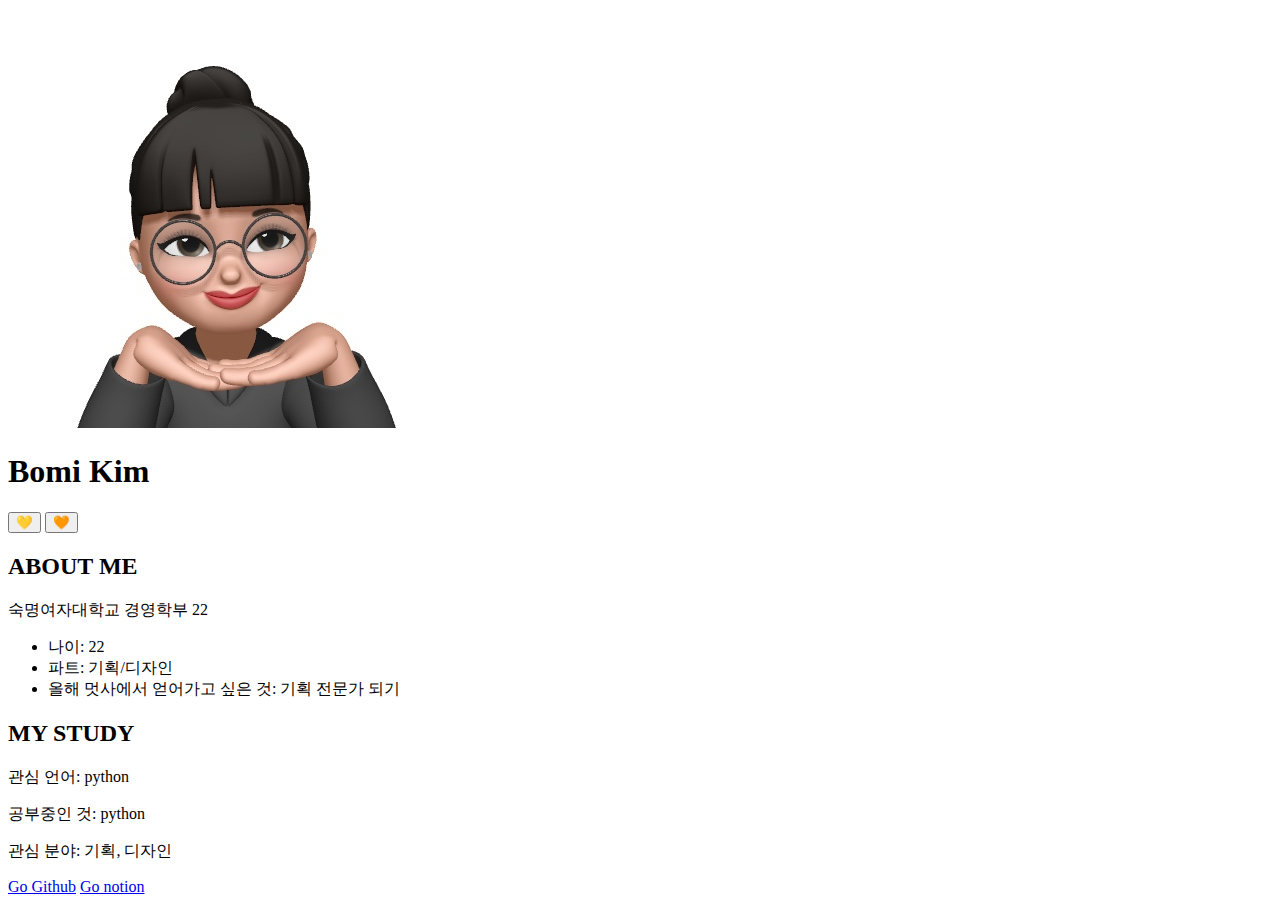
==== week02/index.html @ a5a614f1 "자기소개 추가" ====
<!DOCTYPE html>
<html lang="en">
<head>
    <meta charset="UTF-8">
    <meta name="viewport" content="width=device-width, initial-scale=1.0">
    <title>Bomi info</title>
</head>
<body>
    <div>
        <section>
            <div>
                <img src="./img.jpg">
                <h1>Bomi Kim</h1>
                <input type='button', value='💛'/>
                <input type='button', value='🧡' />
            </div>
        </section>
        <section>
            <h2>ABOUT ME</h2>
            <p>숙명여자대학교 경영학부 22</p>
            <ul>
                <li>나이: 22</li>
                <li>파트: 기획/디자인</li>
                <li>올해 멋사에서 얻어가고 싶은 것: 기획 전문가 되기</li>
            </ul>
        </section>
        <section>
            <h2>MY STUDY</h2>
            <p>관심 언어: python</p>
            <p>공부중인 것: python</p>
            <p>관심 분야: 기획, 디자인</p>
            <a href="https://github.com/Likelion-at-SMWU-12th/KimBoMi.git">Go Github</a>
            <a href="https://stitch-risk-47e.notion.site/for-_-me-eefb73dadb9d472dadc5bb308a43c58b?pvs=4">Go notion</a>
        </section>
    </div>
</body>
</html>
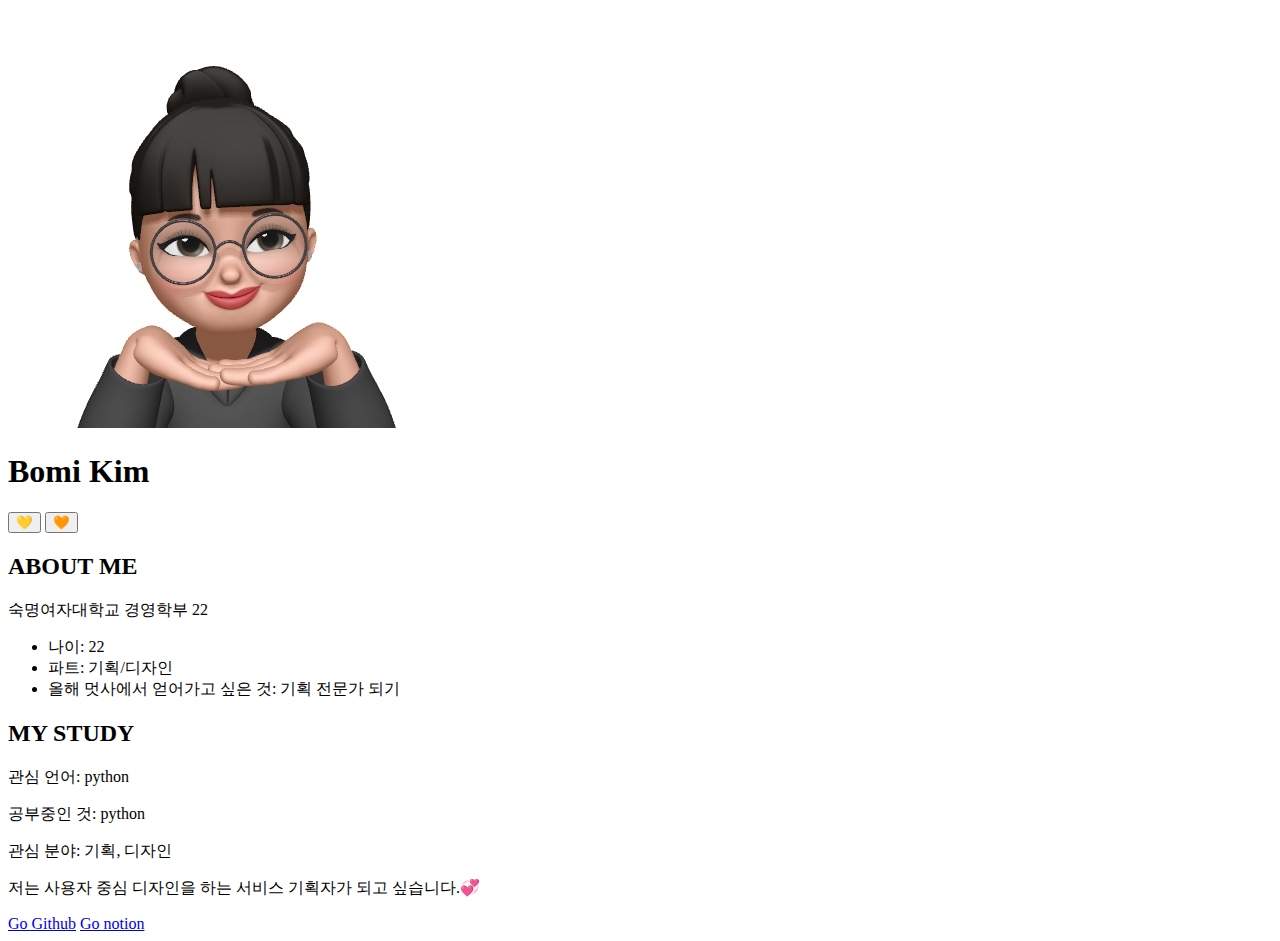
==== commit 1888e05c: "자기소개 추가" ====
--- a/week02/index.html
+++ b/week02/index.html
@@ -29,6 +29,7 @@
             <p>관심 언어: python</p>
             <p>공부중인 것: python</p>
             <p>관심 분야: 기획, 디자인</p>
+            <p>저는 사용자 중심 디자인을 하는 서비스 기획자가 되고 싶습니다.💞</p>
             <a href="https://github.com/Likelion-at-SMWU-12th/KimBoMi.git">Go Github</a>
             <a href="https://stitch-risk-47e.notion.site/for-_-me-eefb73dadb9d472dadc5bb308a43c58b?pvs=4">Go notion</a>
         </section>
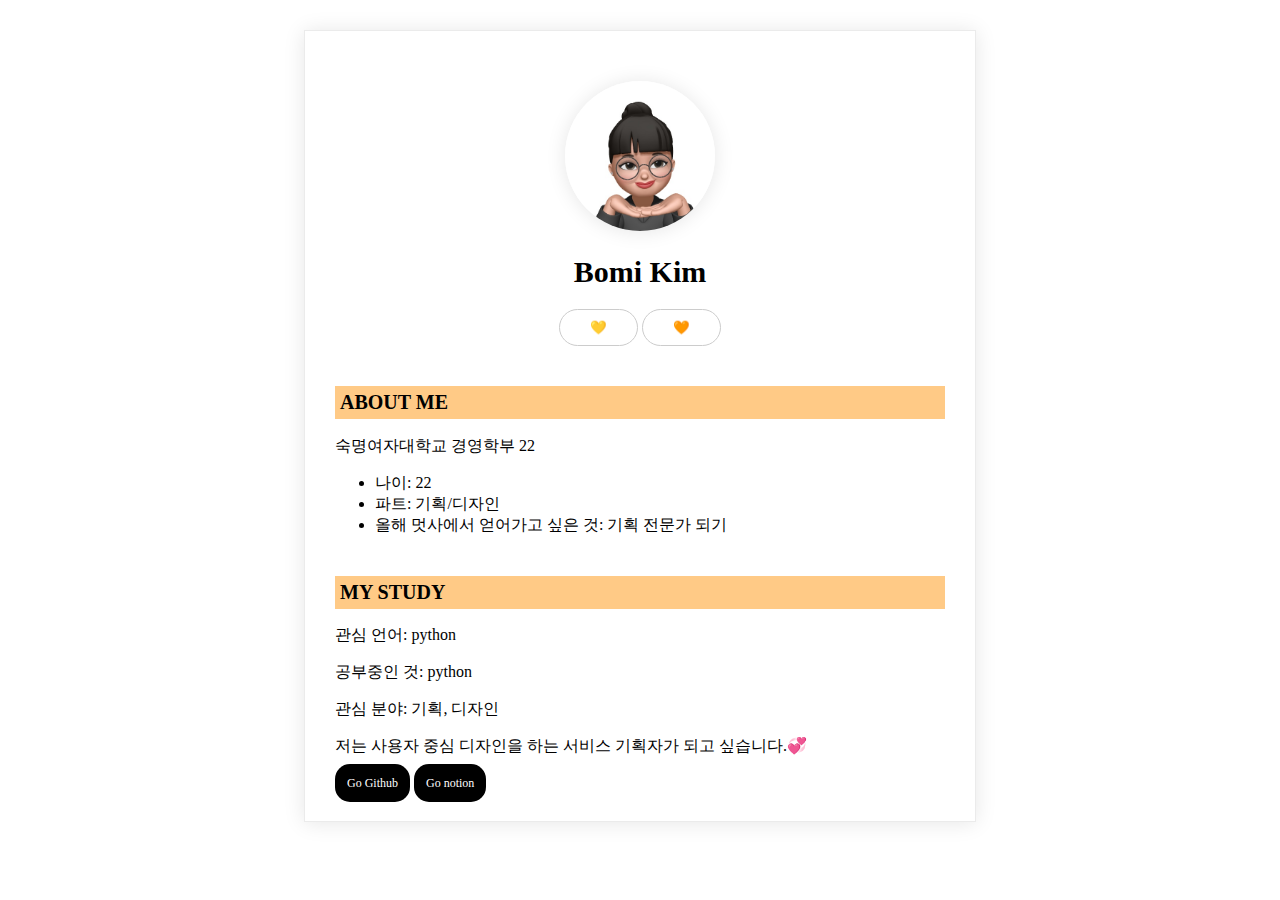
==== commit 4547a604: "css추가" ====
--- a/week02/index.html
+++ b/week02/index.html
@@ -4,11 +4,12 @@
     <meta charset="UTF-8">
     <meta name="viewport" content="width=device-width, initial-scale=1.0">
     <title>Bomi info</title>
+    <link rel="stylesheet" href="style.css"/>
 </head>
 <body>
-    <div>
+    <div id="mainbox">
         <section>
-            <div>
+            <div class="profilebox">
                 <img src="./img.jpg">
                 <h1>Bomi Kim</h1>
                 <input type='button', value='💛'/>
--- a/week02/style.css
+++ b/week02/style.css
@@ -0,0 +1,48 @@
+img{
+    box-shadow: 0 1px 20px 0 rgba(0,0,0,0.1);
+    border-radius: 50%;
+    width: 150px;
+    margin-top: 20px;
+}
+h1{
+    font-size: 30px;
+    font-weight: bold;
+}
+h2{
+    font-size: 20px;
+    margin-top: 40px;
+    background-color: rgba(255, 177, 75, 0.675);
+    padding: 5px 0px 5px 5px;
+}
+input{
+    border: 1px solid #ccc;
+    padding: 10px 30px;
+    border-radius: 20px;
+    background-color: rgba(0,0,0,0);
+    cursor: pointer;
+}
+a{
+    text-decoration-line: none;
+    color: white;
+    background-color: black;
+    padding: 12px;
+    border-radius: 15px;
+    font-weight: 500;
+    font-size: 12px;
+}
+a:hover{
+    background-color: orange;
+    color: black;
+}
+.profilebox{
+    text-align: center;
+}
+#mainbox{
+    width: 610px;
+    padding: 30px;
+    margin: 30px;
+    margin-right: auto;
+    margin-left: auto;
+    border: 1px solid #ebebeb;
+    box-shadow: 0 1px 20px 0 rgba(0,0,0,0.1);
+}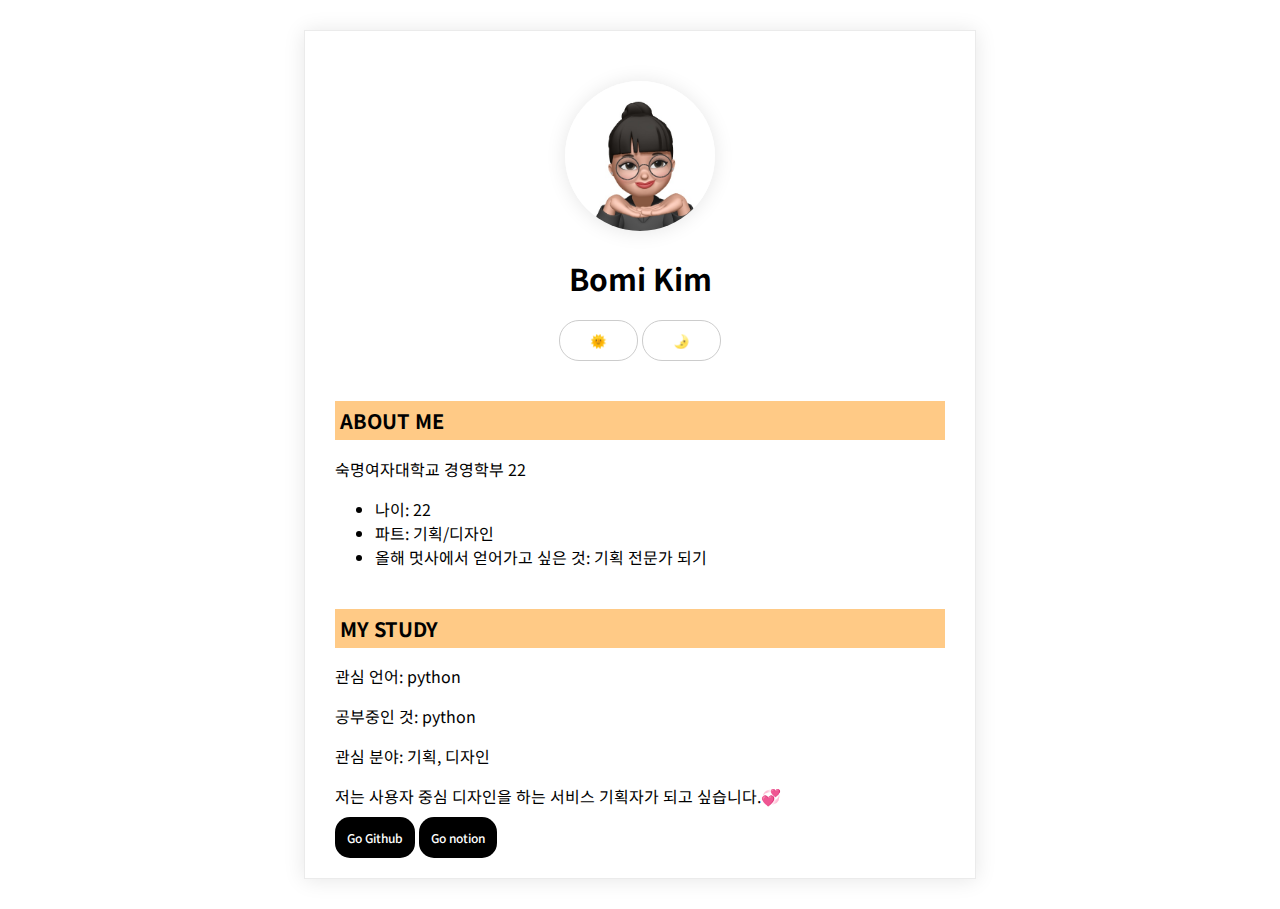
==== commit 2c22373c: "js 추가" ====
--- a/week02/index.html
+++ b/week02/index.html
@@ -12,8 +12,8 @@
             <div class="profilebox">
                 <img src="./img.jpg">
                 <h1>Bomi Kim</h1>
-                <input type='button', value='💛'/>
-                <input type='button', value='🧡' />
+                <input type='button', value='🌞' onclick="lightmode()"/>
+                <input type='button', value='🌛' onclick="darkmode()"/>
             </div>
         </section>
         <section>
@@ -35,5 +35,6 @@
             <a href="https://stitch-risk-47e.notion.site/for-_-me-eefb73dadb9d472dadc5bb308a43c58b?pvs=4">Go notion</a>
         </section>
     </div>
+    <script src="bomi.js"></script>
 </body>
 </html>--- a/week02/style.css
+++ b/week02/style.css
@@ -1,3 +1,9 @@
+@import url('https://fonts.googleapis.com/css2?family=Noto+Sans+KR:wght@100..900&display=swap');
+
+* {
+    font-family: "Noto Sans KR", sans-serif;
+}
+
 img{
     box-shadow: 0 1px 20px 0 rgba(0,0,0,0.1);
     border-radius: 50%;
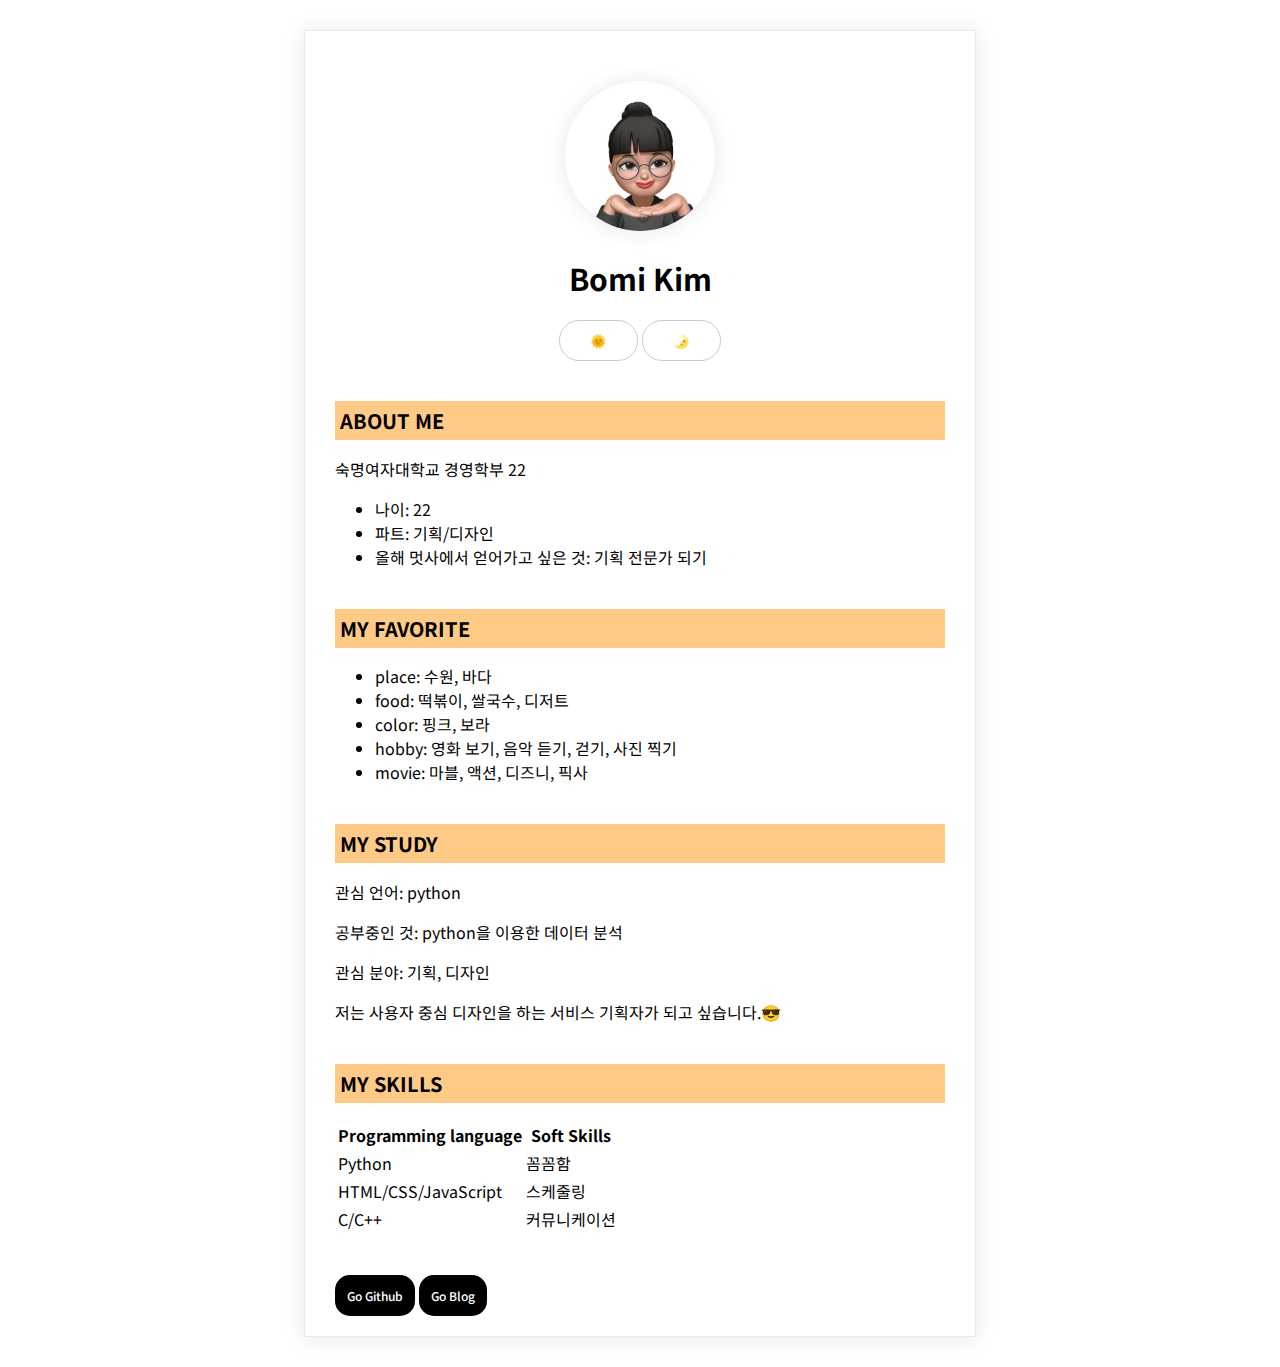
==== commit d6fca99b: "HTML 내용 추가" ====
--- a/week02/index.html
+++ b/week02/index.html
@@ -26,13 +26,47 @@
             </ul>
         </section>
         <section>
+            <h2>MY FAVORITE</h2>
+            <ul>
+                <li>place: 수원, 바다</li>
+                <li>food: 떡볶이, 쌀국수, 디저트</li>
+                <li>color: 핑크, 보라</li>
+                <li>hobby: 영화 보기, 음악 듣기, 걷기, 사진 찍기</li>
+                <li>movie: 마블, 액션, 디즈니, 픽사</li>
+            </ul>
+        </section>
+        <section>
             <h2>MY STUDY</h2>
             <p>관심 언어: python</p>
-            <p>공부중인 것: python</p>
+            <p>공부중인 것: python을 이용한 데이터 분석</p>
             <p>관심 분야: 기획, 디자인</p>
-            <p>저는 사용자 중심 디자인을 하는 서비스 기획자가 되고 싶습니다.💞</p>
+            <p>저는 사용자 중심 디자인을 하는 서비스 기획자가 되고 싶습니다.😎</p>
+        </section>
+        <section>
+            <h2>MY SKILLS</h2>
+            <table>
+                <tr>
+                    <th>Programming language</th>
+                    <th>Soft Skills</th>
+                </tr>
+                <tr>
+                    <td>Python</td>
+                    <td>꼼꼼함</td>
+                </tr>
+                <tr>
+                    <td>HTML/CSS/JavaScript</td>
+                    <td>스케줄링</td>
+                </tr>
+                <tr>
+                    <td>C/C++</td>
+                    <td>커뮤니케이션</td>
+                </tr>
+            </table>
+        </section>
+        <br/><br/>
+        <section>    
             <a href="https://github.com/Likelion-at-SMWU-12th/KimBoMi.git">Go Github</a>
-            <a href="https://stitch-risk-47e.notion.site/for-_-me-eefb73dadb9d472dadc5bb308a43c58b?pvs=4">Go notion</a>
+            <a href="https://m.blog.naver.com/april_forme">Go Blog</a>
         </section>
     </div>
     <script src="bomi.js"></script>
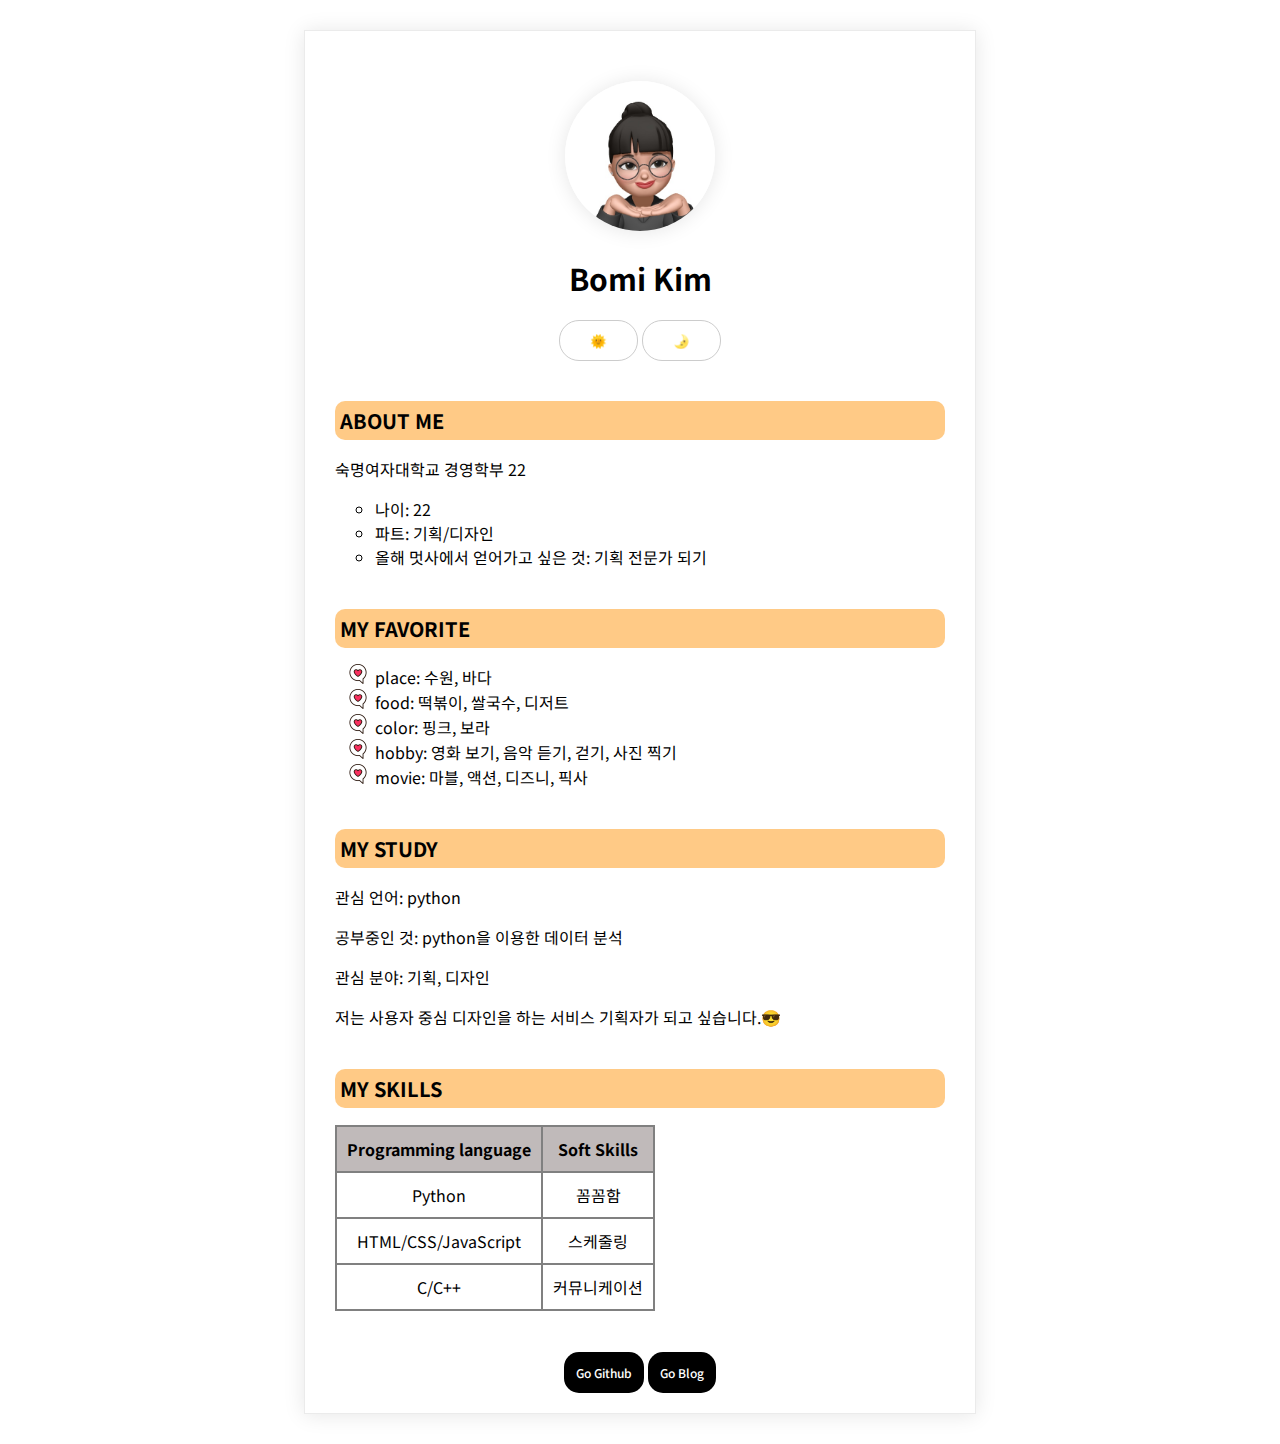
==== commit 67c42390: "css 추가" ====
--- a/week02/index.html
+++ b/week02/index.html
@@ -19,7 +19,7 @@
         <section>
             <h2>ABOUT ME</h2>
             <p>숙명여자대학교 경영학부 22</p>
-            <ul>
+            <ul class="me">
                 <li>나이: 22</li>
                 <li>파트: 기획/디자인</li>
                 <li>올해 멋사에서 얻어가고 싶은 것: 기획 전문가 되기</li>
@@ -27,7 +27,7 @@
         </section>
         <section>
             <h2>MY FAVORITE</h2>
-            <ul>
+            <ul class="favorite">
                 <li>place: 수원, 바다</li>
                 <li>food: 떡볶이, 쌀국수, 디저트</li>
                 <li>color: 핑크, 보라</li>
@@ -64,7 +64,7 @@
             </table>
         </section>
         <br/><br/>
-        <section>    
+        <section class="link">    
             <a href="https://github.com/Likelion-at-SMWU-12th/KimBoMi.git">Go Github</a>
             <a href="https://m.blog.naver.com/april_forme">Go Blog</a>
         </section>
--- a/week02/style.css
+++ b/week02/style.css
@@ -19,6 +19,7 @@
     margin-top: 40px;
     background-color: rgba(255, 177, 75, 0.675);
     padding: 5px 0px 5px 5px;
+    border-radius: 10px;
 }
 input{
     border: 1px solid #ccc;
@@ -26,6 +27,9 @@
     border-radius: 20px;
     background-color: rgba(0,0,0,0);
     cursor: pointer;
+}
+.link{
+    text-align: center;
 }
 a{
     text-decoration-line: none;
@@ -51,4 +55,21 @@
     margin-left: auto;
     border: 1px solid #ebebeb;
     box-shadow: 0 1px 20px 0 rgba(0,0,0,0.1);
+}
+.me{
+    list-style-type: circle;
+}
+.favorite{
+    list-style-image: url("./heart.png");
+}
+table{
+    border-collapse: collapse;
+}
+td, th{
+    border: 2px solid grey;
+    padding: 10px;
+    text-align: center;
+}
+th{
+    background-color: rgba(179, 172, 172, 0.834);
 }